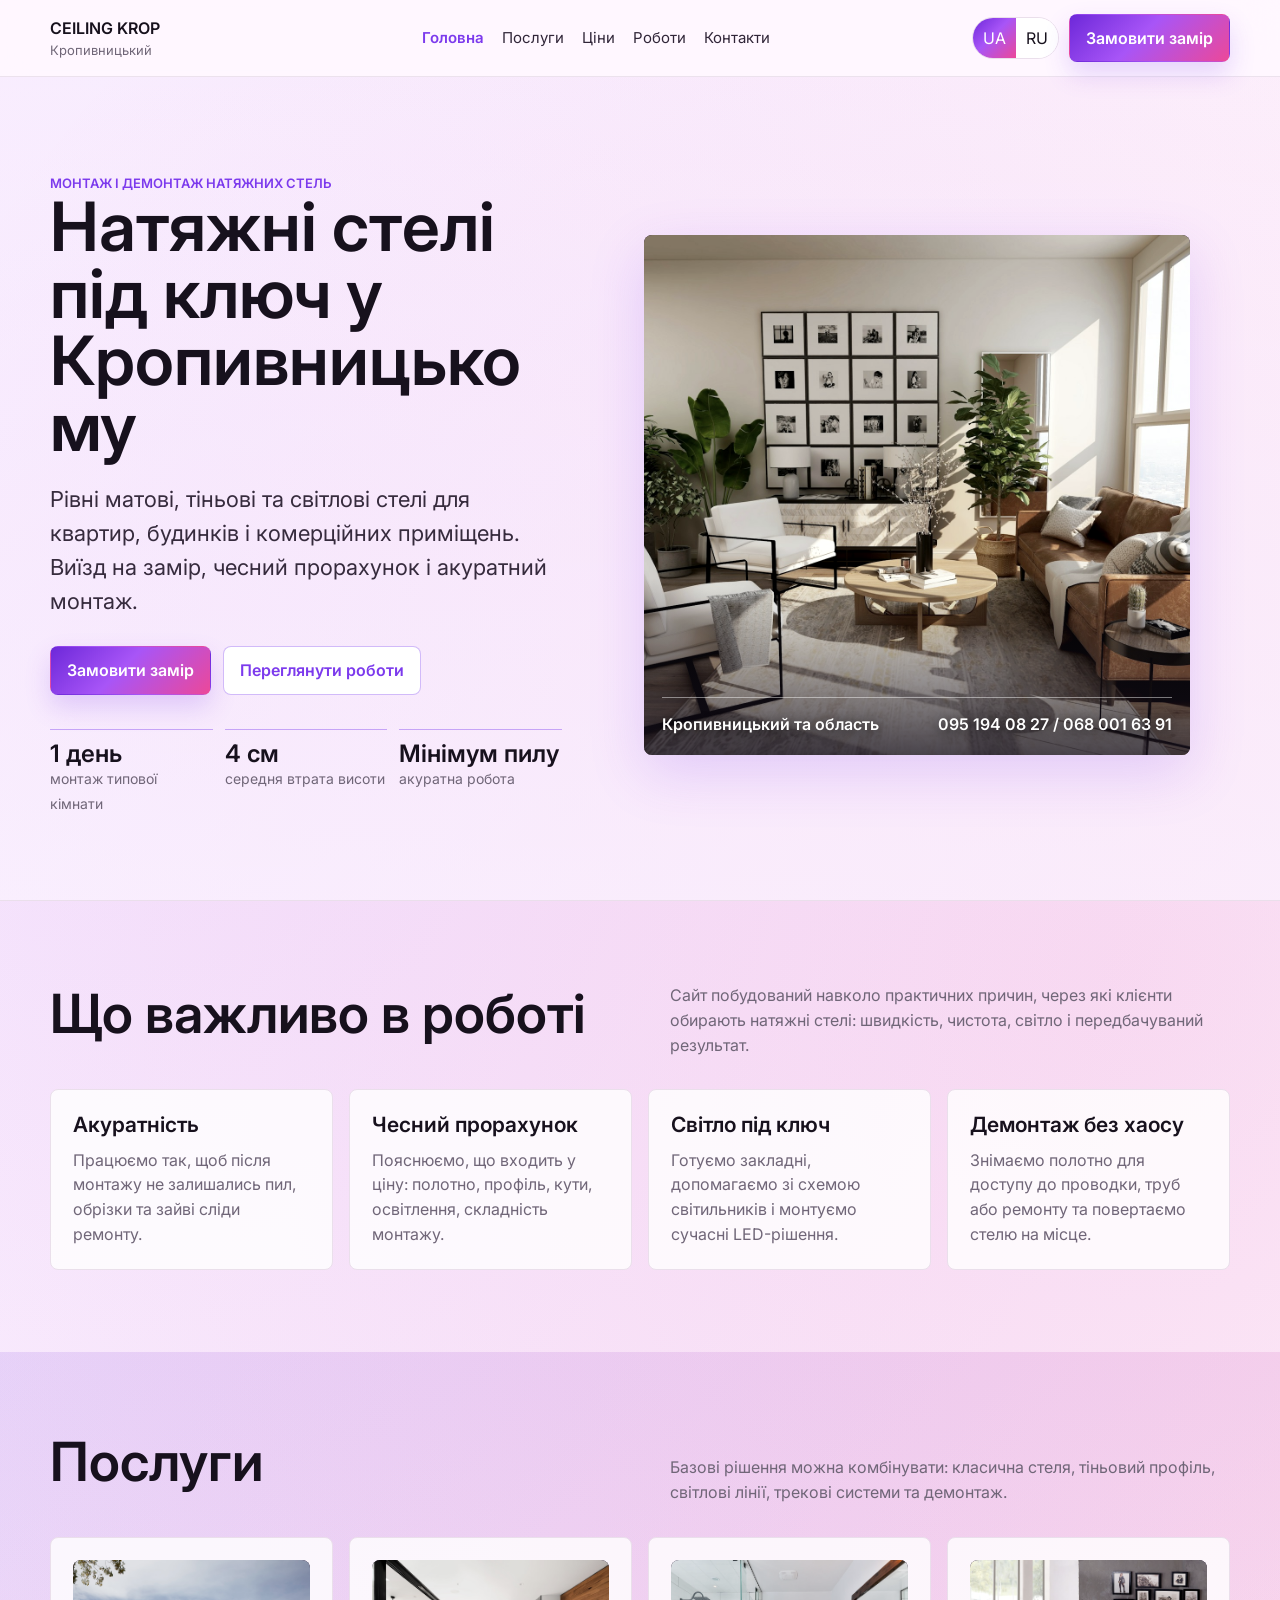
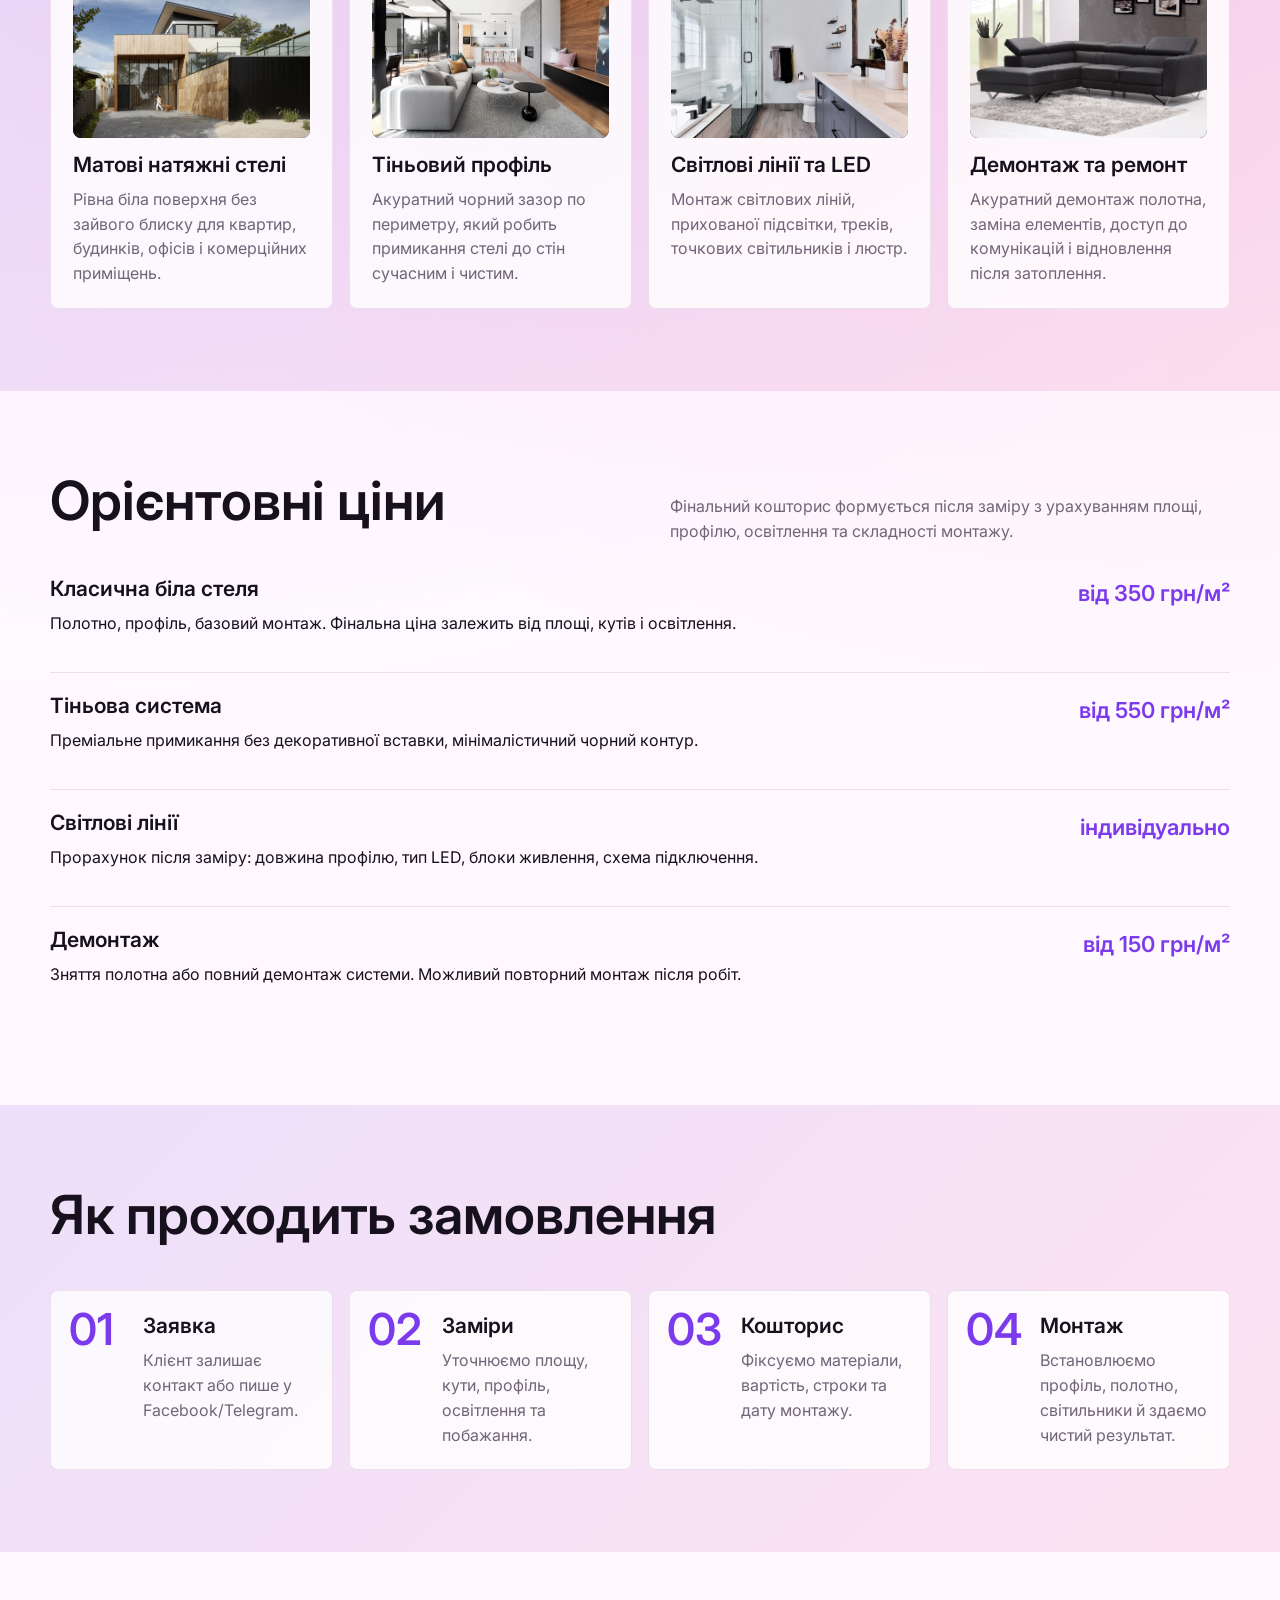
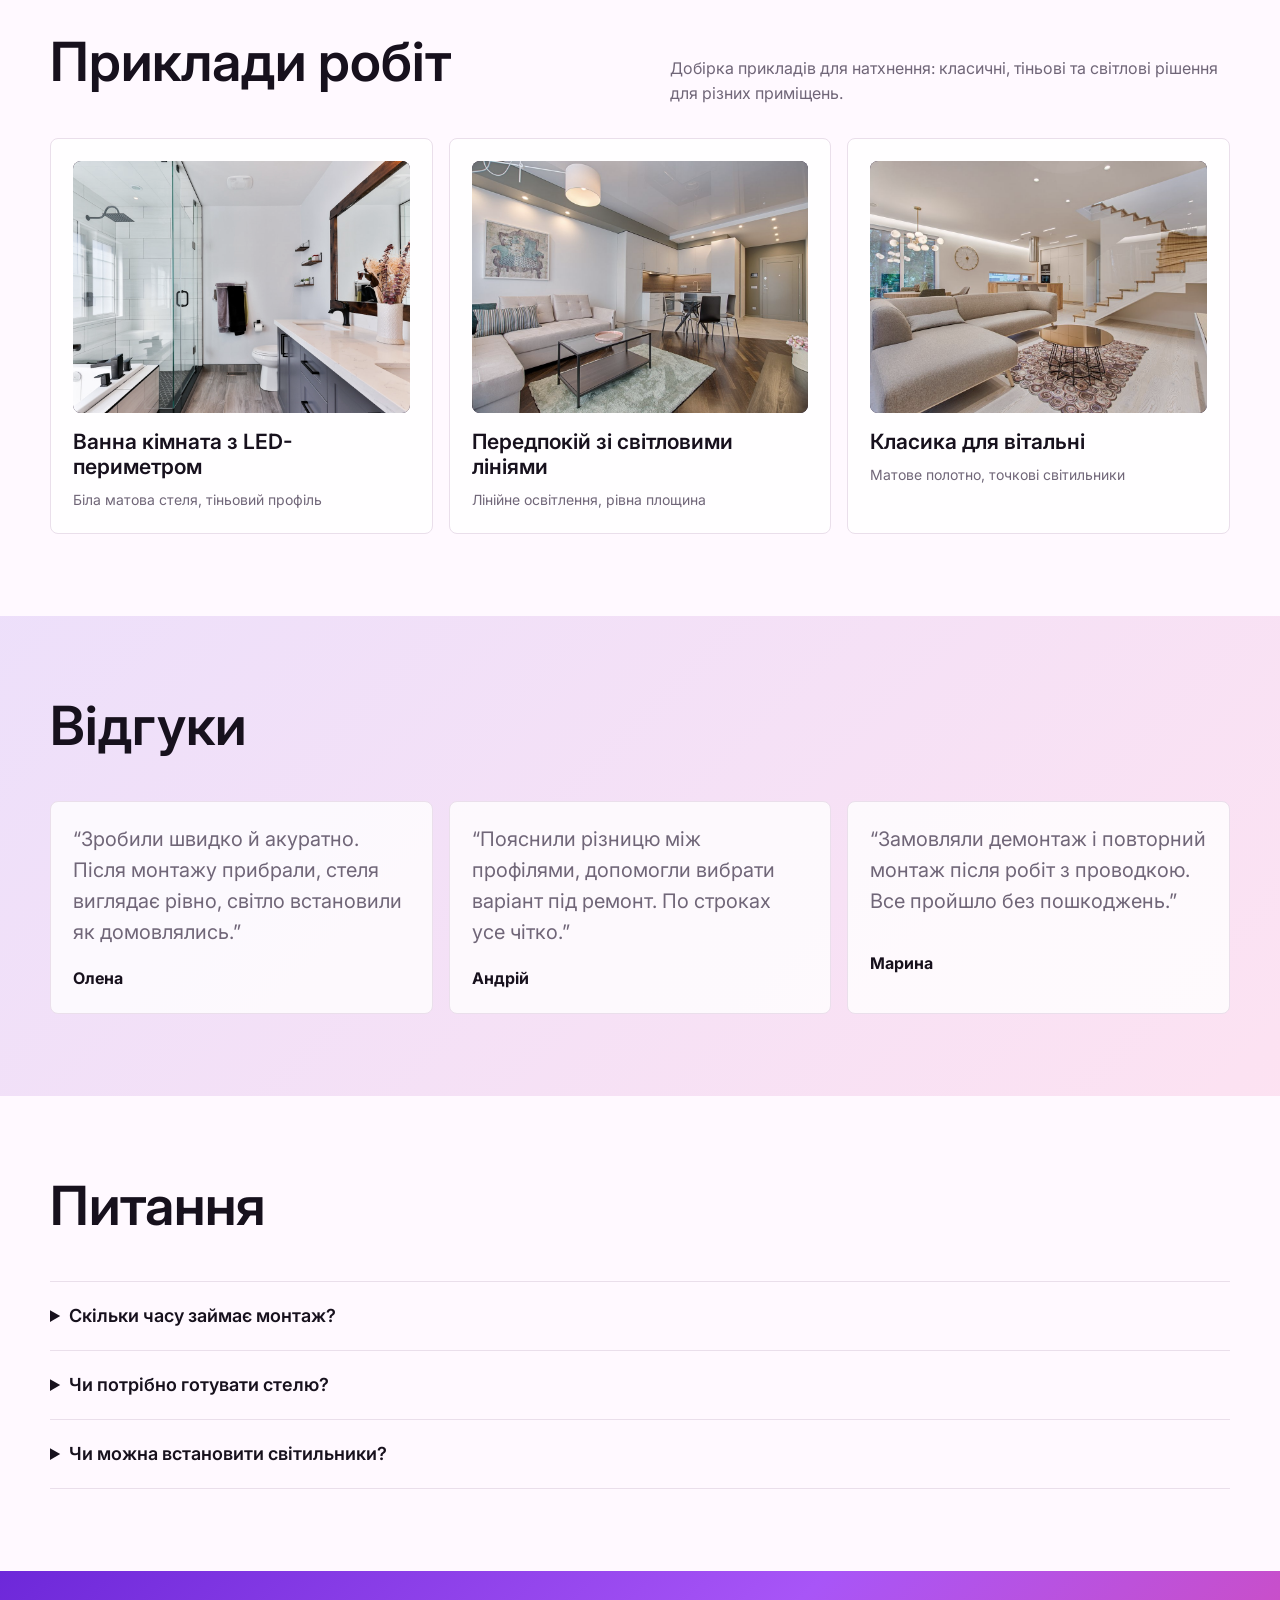
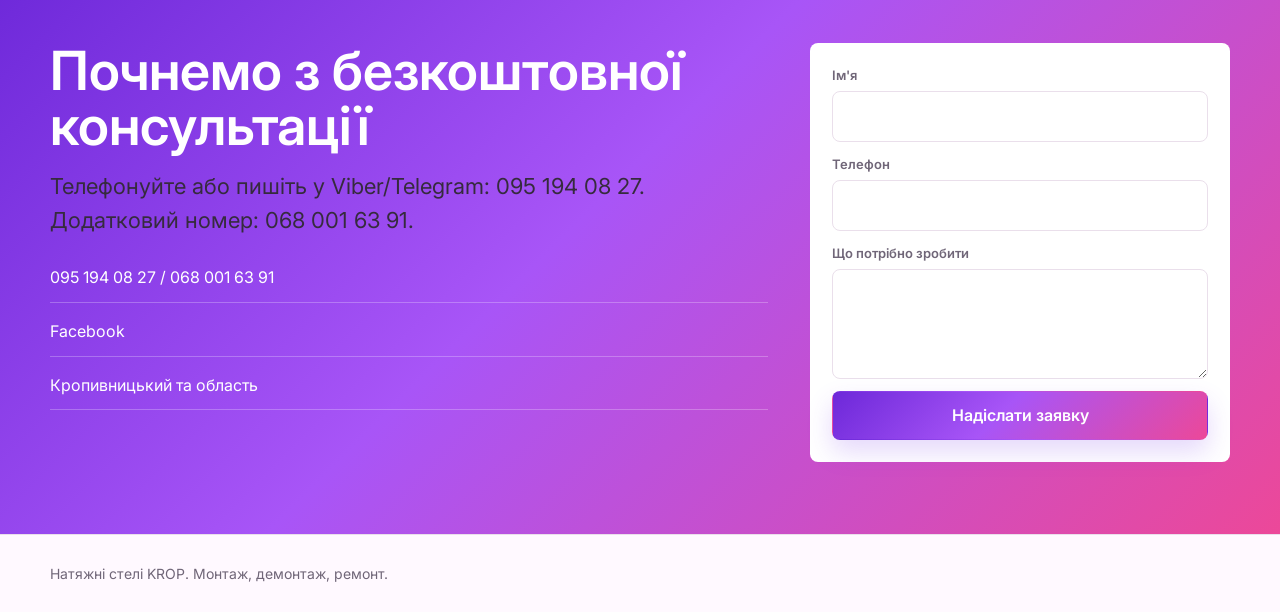
==== stretch_ceiling/index.html @ a269a6df "Add files via upload" ====
<!doctype html>
<html lang="uk">
<head>
  <meta charset="utf-8">
  <meta name="viewport" content="width=device-width, initial-scale=1">
  <title>Натяжні стелі KROP</title>
  <meta name="description" content="Монтаж, демонтаж і ремонт натяжних стель у Кропивницькому та області.">
  <link rel="stylesheet" href="css/styles.css">
  <script defer src="js/data.js"></script>
  <script defer src="js/app.js"></script>
</head>
<body>
  <header class="topbar">
    <div class="container topbar__inner">
      <a class="brand" href="index.html">
        <span class="brand__name">Ceiling KROP</span>
        <span class="brand__tag" data-i18n="brandTag">Кропивницький</span>
      </a>
      <nav class="nav" aria-label="Main navigation">
        <a href="index.html" aria-current="page" data-i18n="navHome">Головна</a>
        <a href="services.html" data-i18n="navServices">Послуги</a>
        <a href="prices.html" data-i18n="navPrices">Ціни</a>
        <a href="portfolio.html" data-i18n="navPortfolio">Роботи</a>
        <a href="contacts.html" data-i18n="navContacts">Контакти</a>
      </nav>
      <div class="actions">
        <div class="lang" aria-label="Language">
          <button type="button" data-lang="uk">UA</button>
          <button type="button" data-lang="ru">RU</button>
        </div>
        <a class="btn" href="contacts.html" data-i18n="call">Замовити замір</a>
        <button class="icon-btn" type="button" data-nav-toggle aria-label="Menu">☰</button>
      </div>
    </div>
  </header>

  <main>
    <section class="hero">
      <div class="container hero__grid">
        <div>
          <div class="eyebrow" data-i18n="heroEyebrow">Монтаж і демонтаж натяжних стель</div>
          <h1 data-i18n="heroTitle">Натяжні стелі без зайвого шуму в ремонті</h1>
          <p class="lead" data-i18n="heroLead">Рівні матові, тіньові та світлові стелі для квартир, будинків і комерційних приміщень.</p>
          <div class="hero__actions">
            <a class="btn" href="contacts.html" data-i18n="call">Замовити замір</a>
            <a class="btn btn--ghost" href="portfolio.html" data-i18n="portfolio">Переглянути роботи</a>
          </div>
          <div class="hero__facts">
            <div class="fact"><strong data-i18n="fact1">1 день</strong><span data-i18n="fact1Text">монтаж типової кімнати</span></div>
            <div class="fact"><strong data-i18n="fact2">4 см</strong><span data-i18n="fact2Text">середня втрата висоти</span></div>
            <div class="fact"><strong data-i18n="fact3">0 мокрих робіт</strong><span data-i18n="fact3Text">чистіший ремонт</span></div>
          </div>
        </div>
        <figure class="hero-media">
          <img data-hero-image src="assets/hero-ceiling.svg" alt="Modern stretch ceiling">
          <figcaption class="hero-media__label">
            <span data-contact="city">Кропивницький та область</span>
            <a data-contact="phone" href="tel:+380000000000">+38 (000) 000-00-00</a>
          </figcaption>
        </figure>
      </div>
    </section>

    <section class="section">
      <div class="container">
        <div class="section__head">
          <h2 data-i18n="benefitsTitle">Що важливо в роботі</h2>
          <p data-i18n="benefitsLead">Сайт побудований навколо практичних причин, через які клієнти обирають натяжні стелі.</p>
        </div>
        <div class="grid grid--4" data-render="benefits"></div>
      </div>
    </section>

    <section class="section section--soft">
      <div class="container">
        <div class="section__head">
          <h2 data-i18n="servicesTitle">Послуги</h2>
          <p data-i18n="servicesLead">Базові рішення можна комбінувати.</p>
        </div>
        <div class="grid grid--4" data-render="services"></div>
      </div>
    </section>

    <section class="section">
      <div class="container">
        <div class="section__head">
          <h2 data-i18n="pricesTitle">Орієнтовні ціни</h2>
          <p data-i18n="pricesLead">Фінальний кошторис формується після заміру.</p>
        </div>
        <div data-render="prices"></div>
      </div>
    </section>

    <section class="section section--soft">
      <div class="container">
        <div class="section__head">
          <h2 data-i18n="stepsTitle">Як проходить замовлення</h2>
        </div>
        <div class="grid grid--4 steps" data-render="steps"></div>
      </div>
    </section>

    <section class="section">
      <div class="container">
        <div class="section__head">
          <h2 data-i18n="worksTitle">Приклади робіт</h2>
          <p data-i18n="worksLead">Перші зображення тимчасові.</p>
        </div>
        <div class="grid grid--3" data-render="works"></div>
      </div>
    </section>

    <section class="section section--soft">
      <div class="container">
        <div class="section__head">
          <h2 data-i18n="reviewsTitle">Відгуки</h2>
        </div>
        <div class="grid grid--3" data-render="reviews"></div>
      </div>
    </section>

    <section class="section">
      <div class="container faq">
        <div class="section__head">
          <h2 data-i18n="faqTitle">Питання</h2>
        </div>
        <div data-render="faq"></div>
      </div>
    </section>

    <section class="contact-band">
      <div class="container contact-grid">
        <div>
          <h2 data-i18n="contactsTitle">Почнемо з безкоштовної консультації</h2>
          <p class="lead" data-i18n="contactsLead">Напишіть або залиште заявку.</p>
          <div class="contact-list">
            <a data-contact="phone" href="tel:+380000000000">+38 (000) 000-00-00</a>
            <a data-contact="facebook" href="https://www.facebook.com/Natyazhnyepotolki.krop">Facebook</a>
            <span data-contact="city">Кропивницький та область</span>
          </div>
        </div>
        <form class="form" data-lead-form>
          <div class="field"><label data-i18n="name">Ім'я</label><input name="name" required></div>
          <div class="field"><label data-i18n="phone">Телефон</label><input name="phone" required></div>
          <div class="field"><label data-i18n="message">Що потрібно зробити</label><textarea name="message"></textarea></div>
          <button class="btn btn--wide" type="submit" data-i18n="send">Надіслати заявку</button>
        </form>
      </div>
    </section>
  </main>

  <footer class="footer">
    <div class="container footer__inner">
      <span data-i18n="footer">Натяжні стелі KROP. Монтаж, демонтаж, ремонт.</span>
    </div>
  </footer>
  <div class="toast" role="status" aria-live="polite"></div>
</body>
</html>
---- stretch_ceiling/css/styles.css ----
@import url("https://fonts.googleapis.com/css2?family=Inter:wght@400;500;600;700&display=swap");

:root {
  --bg: #fff9ff;
  --fg: #17111d;
  --muted: #706678;
  --line: #eadfeb;
  --soft: #fbf3ff;
  --panel: #21112e;
  --panel-text: #ffffff;
  --accent: #7c3aed;
  --accent-2: #ec4899;
  --grad: linear-gradient(135deg, #6d28d9 0%, #a855f7 45%, #ec4899 100%);
  --grad-soft: linear-gradient(135deg, rgba(109, 40, 217, 0.12), rgba(236, 72, 153, 0.13));
  --radius: 8px;
  --max: 1180px;
  --shadow: 0 18px 55px rgba(124, 58, 237, 0.18);
}

* {
  box-sizing: border-box;
}

html {
  scroll-behavior: smooth;
}

body {
  margin: 0;
  background:
    radial-gradient(circle at 12% 12%, rgba(168, 85, 247, 0.14), transparent 34%),
    radial-gradient(circle at 88% 18%, rgba(236, 72, 153, 0.14), transparent 30%),
    var(--bg);
  color: var(--fg);
  font-family: "Inter", "Segoe UI", Arial, Helvetica, sans-serif;
  line-height: 1.55;
  font-weight: 400;
}

a {
  color: inherit;
  text-decoration: none;
}

img {
  display: block;
  max-width: 100%;
}

button,
input,
textarea,
select {
  font: inherit;
}

.container {
  width: min(var(--max), calc(100% - 32px));
  margin: 0 auto;
}

.topbar {
  border-bottom: 1px solid rgba(234, 223, 235, 0.9);
  background: rgba(255, 249, 255, 0.9);
  position: sticky;
  top: 0;
  z-index: 20;
  backdrop-filter: blur(16px);
}

.topbar__inner {
  min-height: 76px;
  display: flex;
  align-items: center;
  justify-content: space-between;
  gap: 18px;
}

.brand {
  display: grid;
  gap: 0;
  min-width: 170px;
}

.brand__name {
  font-weight: 600;
  letter-spacing: 0;
  text-transform: uppercase;
}

.brand__tag {
  color: var(--muted);
  font-size: 13px;
}

.nav {
  display: flex;
  align-items: center;
  gap: 18px;
  color: #302538;
  font-size: 15px;
}

.nav a[aria-current="page"] {
  font-weight: 600;
  color: var(--accent);
}

.actions {
  display: flex;
  align-items: center;
  gap: 10px;
}

.lang {
  display: inline-flex;
  border: 1px solid var(--line);
  border-radius: 999px;
  overflow: hidden;
}

.lang button {
  border: 0;
  background: #fff;
  color: var(--fg);
  padding: 8px 10px;
  cursor: pointer;
}

.lang button.active {
  background: var(--grad);
  color: #fff;
}

.btn {
  border: 1px solid transparent;
  border-radius: var(--radius);
  background: var(--grad);
  color: #fff;
  min-height: 44px;
  padding: 11px 16px;
  cursor: pointer;
  display: inline-flex;
  align-items: center;
  justify-content: center;
  gap: 8px;
  font-weight: 600;
  box-shadow: 0 12px 26px rgba(124, 58, 237, 0.2);
}

.btn--ghost {
  background: #fff;
  color: var(--accent);
  border-color: rgba(124, 58, 237, 0.35);
  box-shadow: none;
}

.btn--wide {
  width: 100%;
}

.icon-btn {
  border: 1px solid var(--line);
  background: #fff;
  color: var(--fg);
  border-radius: var(--radius);
  width: 44px;
  height: 44px;
  display: none;
  place-items: center;
  cursor: pointer;
}

.hero {
  min-height: calc(100vh - 76px);
  display: grid;
  align-items: center;
  padding: 46px 0 34px;
  border-bottom: 1px solid var(--line);
  background: linear-gradient(180deg, rgba(255, 249, 255, 0.18), rgba(251, 243, 255, 0.72));
}

.hero__grid {
  display: grid;
  grid-template-columns: minmax(0, 0.9fr) minmax(360px, 1.1fr);
  gap: 42px;
  align-items: center;
}

.eyebrow {
  color: var(--accent);
  text-transform: uppercase;
  font-weight: 600;
  font-size: 13px;
  letter-spacing: 0;
}

h1,
h2,
h3,
p {
  margin-top: 0;
}

h1 {
  font-size: clamp(38px, 5.4vw, 68px);
  line-height: 0.98;
  letter-spacing: 0;
  margin-bottom: 22px;
  overflow-wrap: anywhere;
  font-weight: 600;
}

h2 {
  font-size: clamp(30px, 4.5vw, 54px);
  line-height: 1.02;
  letter-spacing: 0;
  margin-bottom: 16px;
  font-weight: 600;
}

h3 {
  font-size: 21px;
  line-height: 1.2;
  margin-bottom: 10px;
  font-weight: 600;
}

.lead {
  color: #362b3d;
  font-size: clamp(18px, 2.4vw, 22px);
  max-width: 670px;
}

.hero__actions {
  display: flex;
  flex-wrap: wrap;
  gap: 12px;
  margin-top: 28px;
}

.hero__facts {
  display: grid;
  grid-template-columns: repeat(3, 1fr);
  gap: 12px;
  margin-top: 34px;
}

.fact {
  border-top: 1px solid rgba(124, 58, 237, 0.4);
  padding-top: 12px;
}

.fact strong {
  display: block;
  font-size: 24px;
  line-height: 1;
  font-weight: 600;
}

.fact span {
  color: var(--muted);
  font-size: 14px;
}

.hero-media {
  min-height: 520px;
  background: #21112e;
  border-radius: var(--radius);
  overflow: hidden;
  position: relative;
  box-shadow: var(--shadow);
}

.hero-media::after {
  content: "";
  position: absolute;
  left: 0;
  right: 0;
  bottom: 0;
  height: 34%;
  background: linear-gradient(180deg, rgba(23, 17, 29, 0), rgba(23, 17, 29, 0.78));
  pointer-events: none;
}

.hero-media img {
  width: 100%;
  height: 100%;
  min-height: 520px;
  object-fit: cover;
  filter: saturate(0.72) contrast(1.04);
}

.hero-media__label {
  position: absolute;
  left: 18px;
  right: 18px;
  bottom: 18px;
  display: flex;
  justify-content: space-between;
  gap: 12px;
  color: #fff;
  border-top: 1px solid rgba(255, 255, 255, 0.45);
  padding-top: 14px;
  z-index: 1;
  font-weight: 600;
  text-shadow: 0 2px 12px rgba(0, 0, 0, 0.75);
}

.section {
  padding: 82px 0;
}

.section--soft {
  background: var(--grad-soft);
}

.section__head {
  display: flex;
  justify-content: space-between;
  gap: 28px;
  align-items: end;
  margin-bottom: 32px;
}

.section__head p {
  max-width: 560px;
  color: var(--muted);
  margin-bottom: 0;
}

.grid {
  display: grid;
  gap: 16px;
}

.grid--4 {
  grid-template-columns: repeat(4, 1fr);
}

.grid--3 {
  grid-template-columns: repeat(3, 1fr);
}

.grid--2 {
  grid-template-columns: repeat(2, 1fr);
}

.card {
  border: 1px solid var(--line);
  background: rgba(255, 255, 255, 0.82);
  border-radius: var(--radius);
  padding: 22px;
}

.card p {
  color: var(--muted);
  margin-bottom: 0;
}

.service-card {
  display: grid;
  gap: 14px;
  align-content: start;
}

.service-card__image,
.work-card__image {
  border-radius: var(--radius);
  overflow: hidden;
  aspect-ratio: 4 / 3;
  background: #21112e;
}

.service-card__image img,
.work-card__image img {
  width: 100%;
  height: 100%;
  object-fit: cover;
  filter: saturate(0.75) contrast(1.02);
  transition: transform 0.25s ease;
}

.service-card:hover img,
.work-card:hover img {
  transform: scale(1.035);
}

.price {
  display: flex;
  justify-content: space-between;
  gap: 18px;
  align-items: start;
  border-top: 1px solid var(--line);
  padding: 20px 0;
}

.price:first-child {
  border-top: 0;
  padding-top: 0;
}

.price strong {
  white-space: nowrap;
  font-size: 22px;
  font-weight: 600;
  color: var(--accent);
}

.steps {
  counter-reset: step;
}

.step {
  position: relative;
  padding-left: 92px;
  min-height: 178px;
}

.step::before {
  counter-increment: step;
  content: counter(step, decimal-leading-zero);
  position: absolute;
  left: 18px;
  top: 16px;
  font-weight: 600;
  color: var(--accent);
  font-size: 44px;
  line-height: 1;
  letter-spacing: 0;
}

.work-card {
  overflow: hidden;
}

.work-card__body {
  padding-top: 16px;
}

.meta {
  color: var(--muted);
  font-size: 14px;
}

.testimonial {
  display: grid;
  gap: 18px;
}

.quote {
  font-size: 20px;
  color: #362b3d;
}

.faq details {
  border-top: 1px solid var(--line);
  padding: 20px 0;
}

.faq details:last-child {
  border-bottom: 1px solid var(--line);
}

.faq summary {
  cursor: pointer;
  font-weight: 600;
  font-size: 18px;
}

.faq p {
  color: var(--muted);
  max-width: 780px;
  margin: 12px 0 0;
}

.contact-band {
  background: var(--grad);
  color: #fff;
  padding: 72px 0;
}

.contact-grid {
  display: grid;
  grid-template-columns: 1fr 420px;
  gap: 42px;
  align-items: start;
}

.contact-list {
  display: grid;
  gap: 16px;
  margin-top: 28px;
}

.contact-list a,
.contact-list span {
  color: #fff;
  border-bottom: 1px solid rgba(255, 255, 255, 0.25);
  padding-bottom: 12px;
}

.form {
  background: #fff;
  color: var(--fg);
  border-radius: var(--radius);
  padding: 22px;
  display: grid;
  gap: 12px;
}

.field {
  display: grid;
  gap: 6px;
}

.field label {
  color: var(--muted);
  font-size: 13px;
  font-weight: 600;
}

.field input,
.field textarea,
.field select {
  width: 100%;
  border: 1px solid var(--line);
  border-radius: var(--radius);
  padding: 12px;
  background: #fff;
  color: var(--fg);
}

.field textarea {
  min-height: 110px;
  resize: vertical;
}

.footer {
  border-top: 1px solid var(--line);
  padding: 28px 0;
  color: var(--muted);
  font-size: 14px;
}

.footer__inner {
  display: flex;
  justify-content: space-between;
  gap: 18px;
}

.page-hero {
  padding: 74px 0 44px;
  border-bottom: 1px solid var(--line);
}

.page-hero p {
  max-width: 720px;
}

.admin-layout {
  display: grid;
  grid-template-columns: 240px 1fr;
  min-height: calc(100vh - 76px);
}

.admin-side {
  border-right: 1px solid var(--line);
  padding: 24px;
}

.admin-side button {
  width: 100%;
  margin-bottom: 8px;
  justify-content: flex-start;
}

.admin-main {
  padding: 28px;
}

.admin-panel {
  display: none;
}

.admin-panel.active {
  display: block;
}

.admin-list {
  display: grid;
  gap: 14px;
  margin-top: 18px;
}

.admin-item {
  border: 1px solid var(--line);
  border-radius: var(--radius);
  padding: 16px;
  display: grid;
  gap: 10px;
}

.toast {
  position: fixed;
  right: 18px;
  bottom: 18px;
  background: var(--grad);
  color: #fff;
  border-radius: var(--radius);
  padding: 12px 14px;
  box-shadow: var(--shadow);
  transform: translateY(18px);
  opacity: 0;
  pointer-events: none;
  transition: 0.2s ease;
  z-index: 50;
}

.toast.show {
  transform: translateY(0);
  opacity: 1;
}

@media (max-width: 980px) {
  .nav {
    display: none;
    position: absolute;
    left: 16px;
    right: 16px;
    top: 78px;
    background: #fff;
    border: 1px solid var(--line);
    border-radius: var(--radius);
    padding: 14px;
    box-shadow: var(--shadow);
    flex-direction: column;
    align-items: stretch;
  }

  .nav.open {
    display: flex;
  }

  .icon-btn {
    display: grid;
  }

  .hero__grid,
  .contact-grid,
  .admin-layout {
    grid-template-columns: 1fr;
  }

  .hero {
    min-height: auto;
  }

  .hero-media,
  .hero-media img {
    min-height: 360px;
  }

  .grid--4,
  .grid--3,
  .grid--2 {
    grid-template-columns: 1fr 1fr;
  }

  .admin-side {
    border-right: 0;
    border-bottom: 1px solid var(--line);
  }
}

@media (max-width: 640px) {
  .container {
    width: min(var(--max), calc(100% - 24px));
  }

  .topbar__inner {
    min-height: 68px;
  }

  .actions .btn {
    display: none;
  }

  .hero__facts,
  .grid--4,
  .grid--3,
  .grid--2 {
    grid-template-columns: 1fr;
  }

  .section {
    padding: 56px 0;
  }

  .section__head,
  .footer__inner {
    display: grid;
    align-items: start;
  }

  .price {
    display: grid;
  }
}
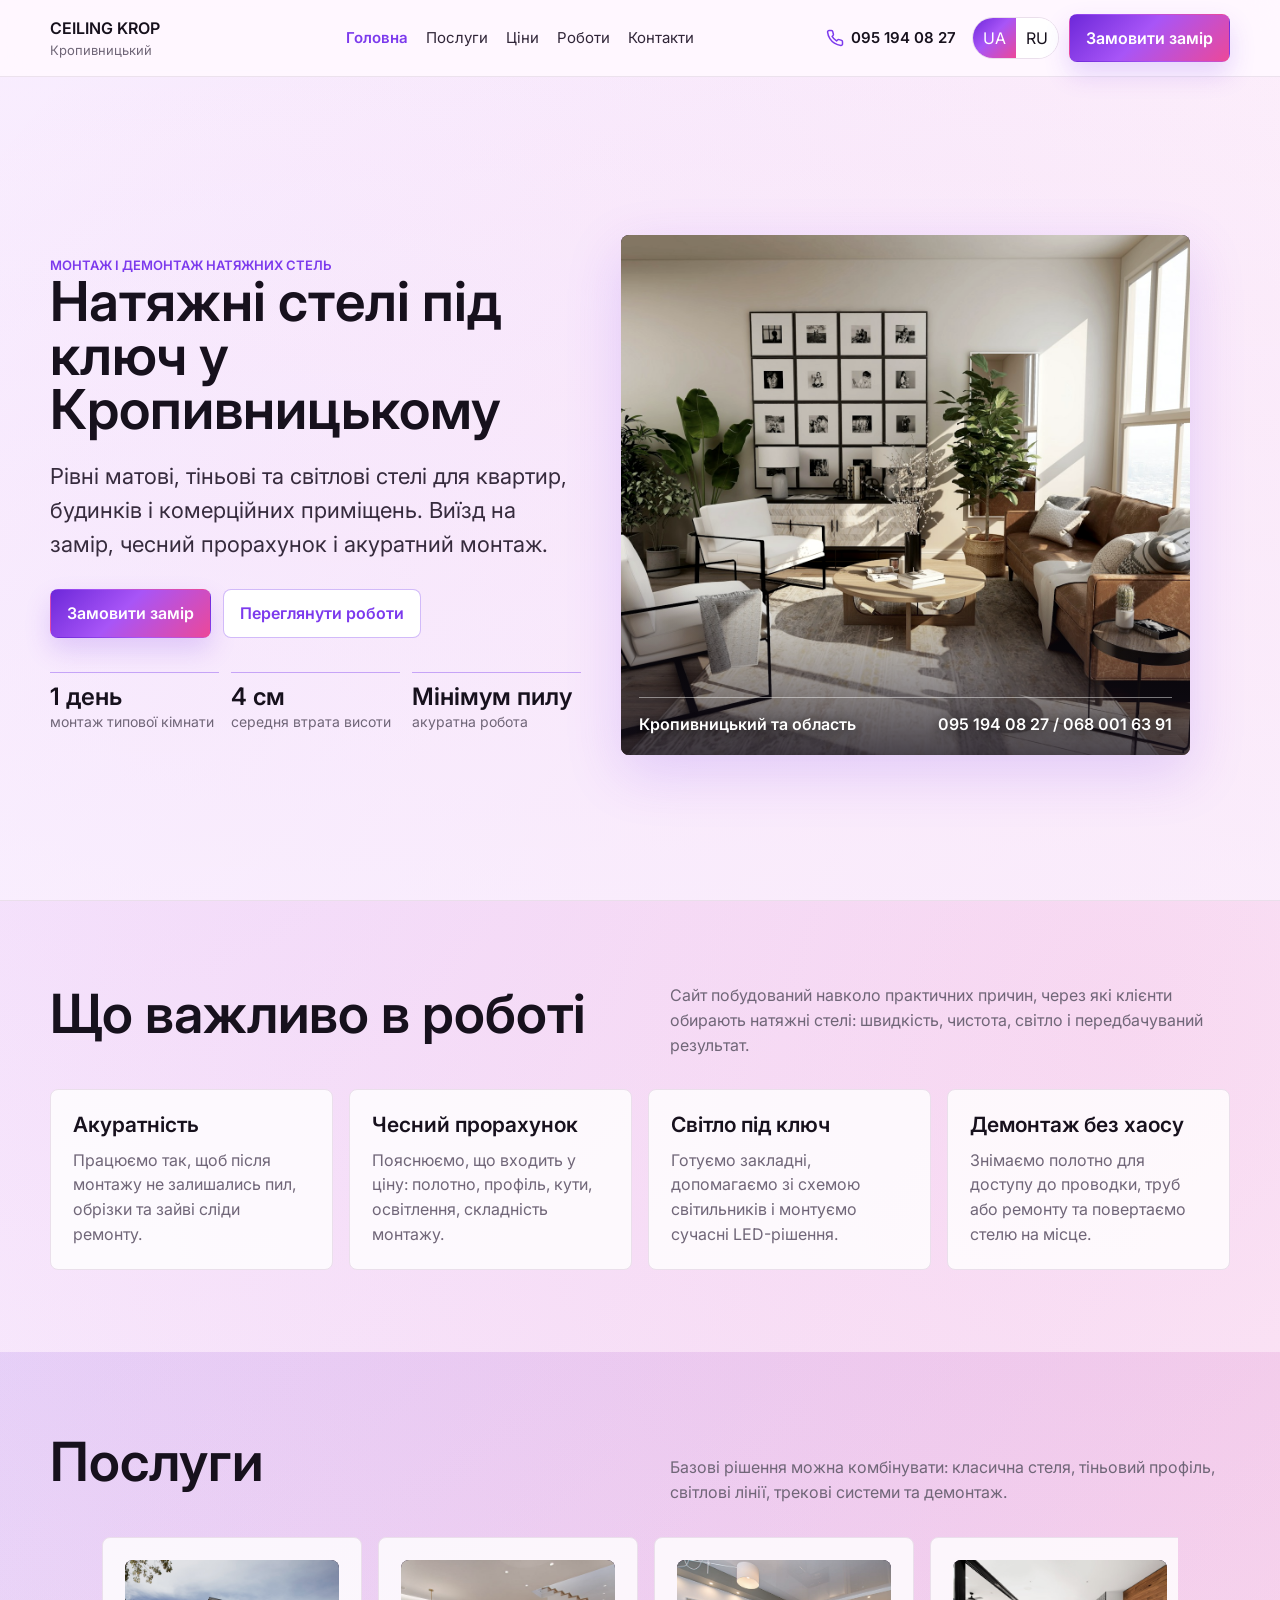
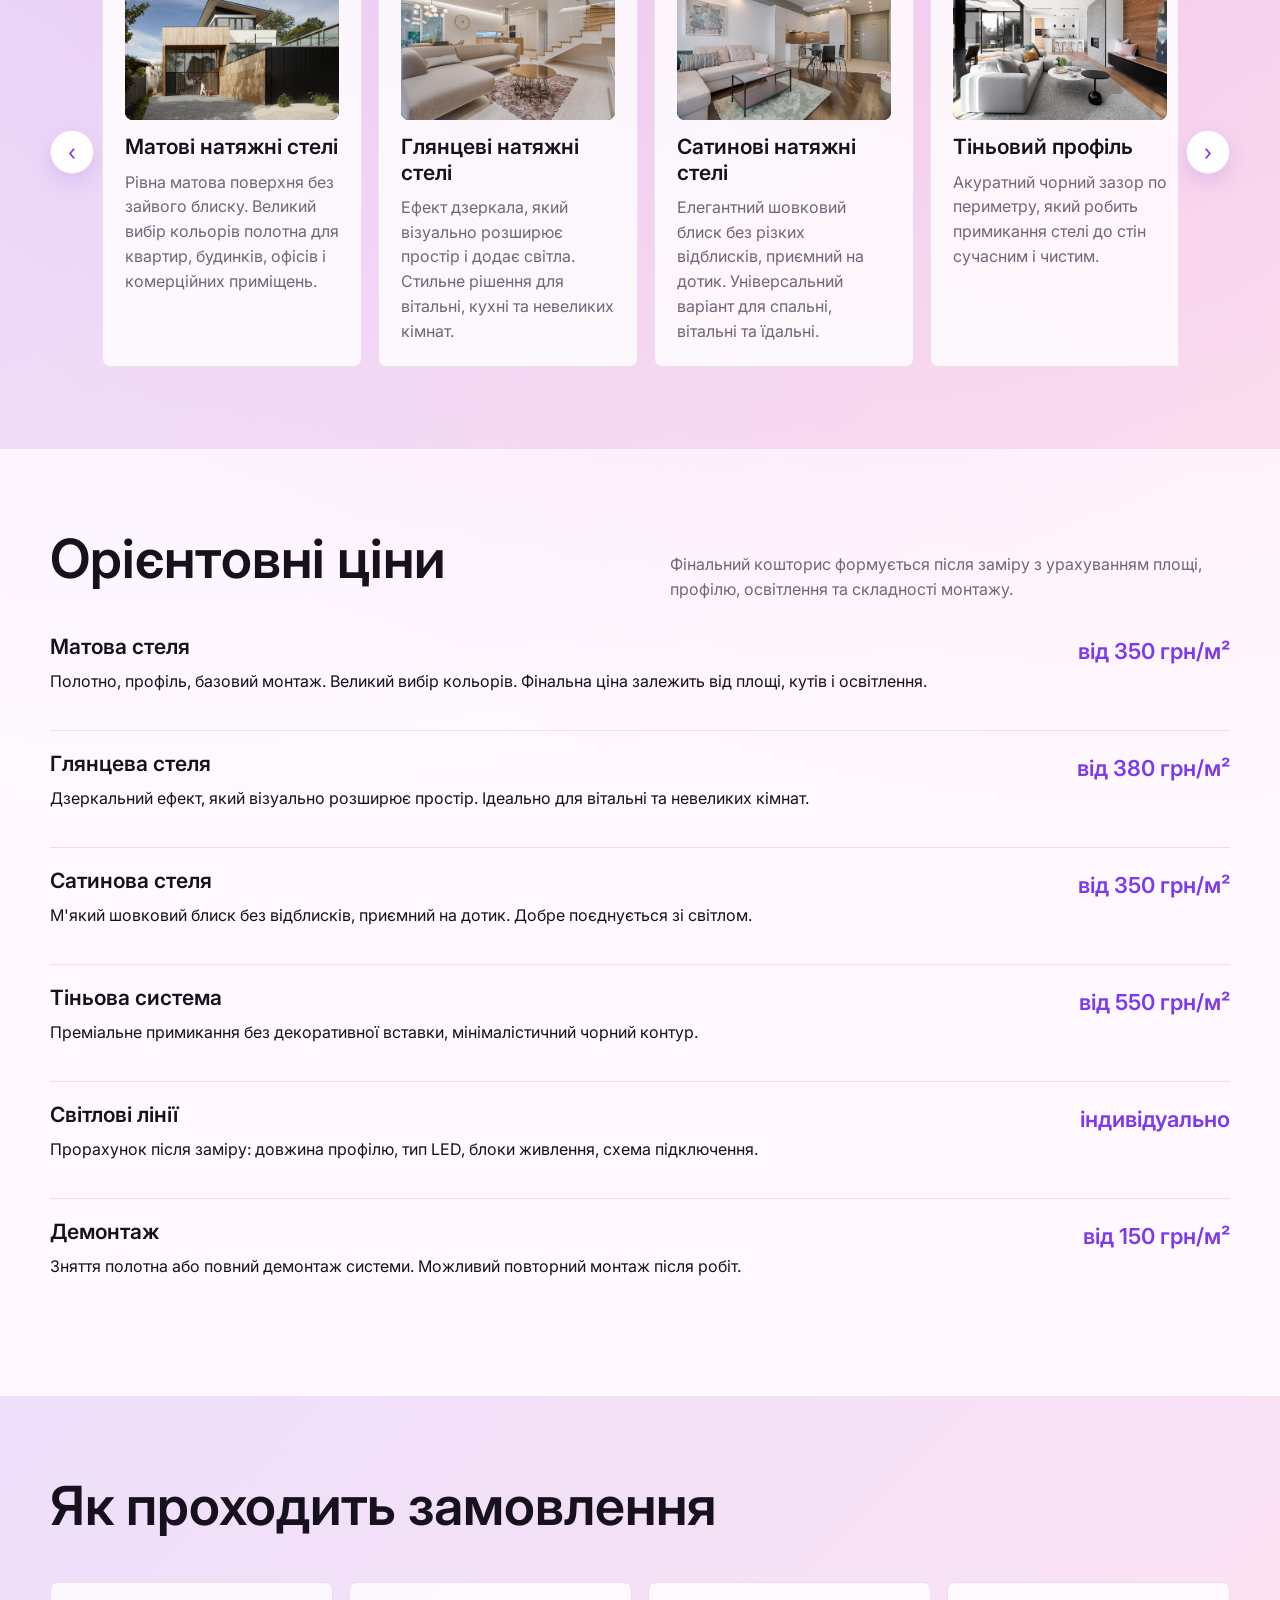
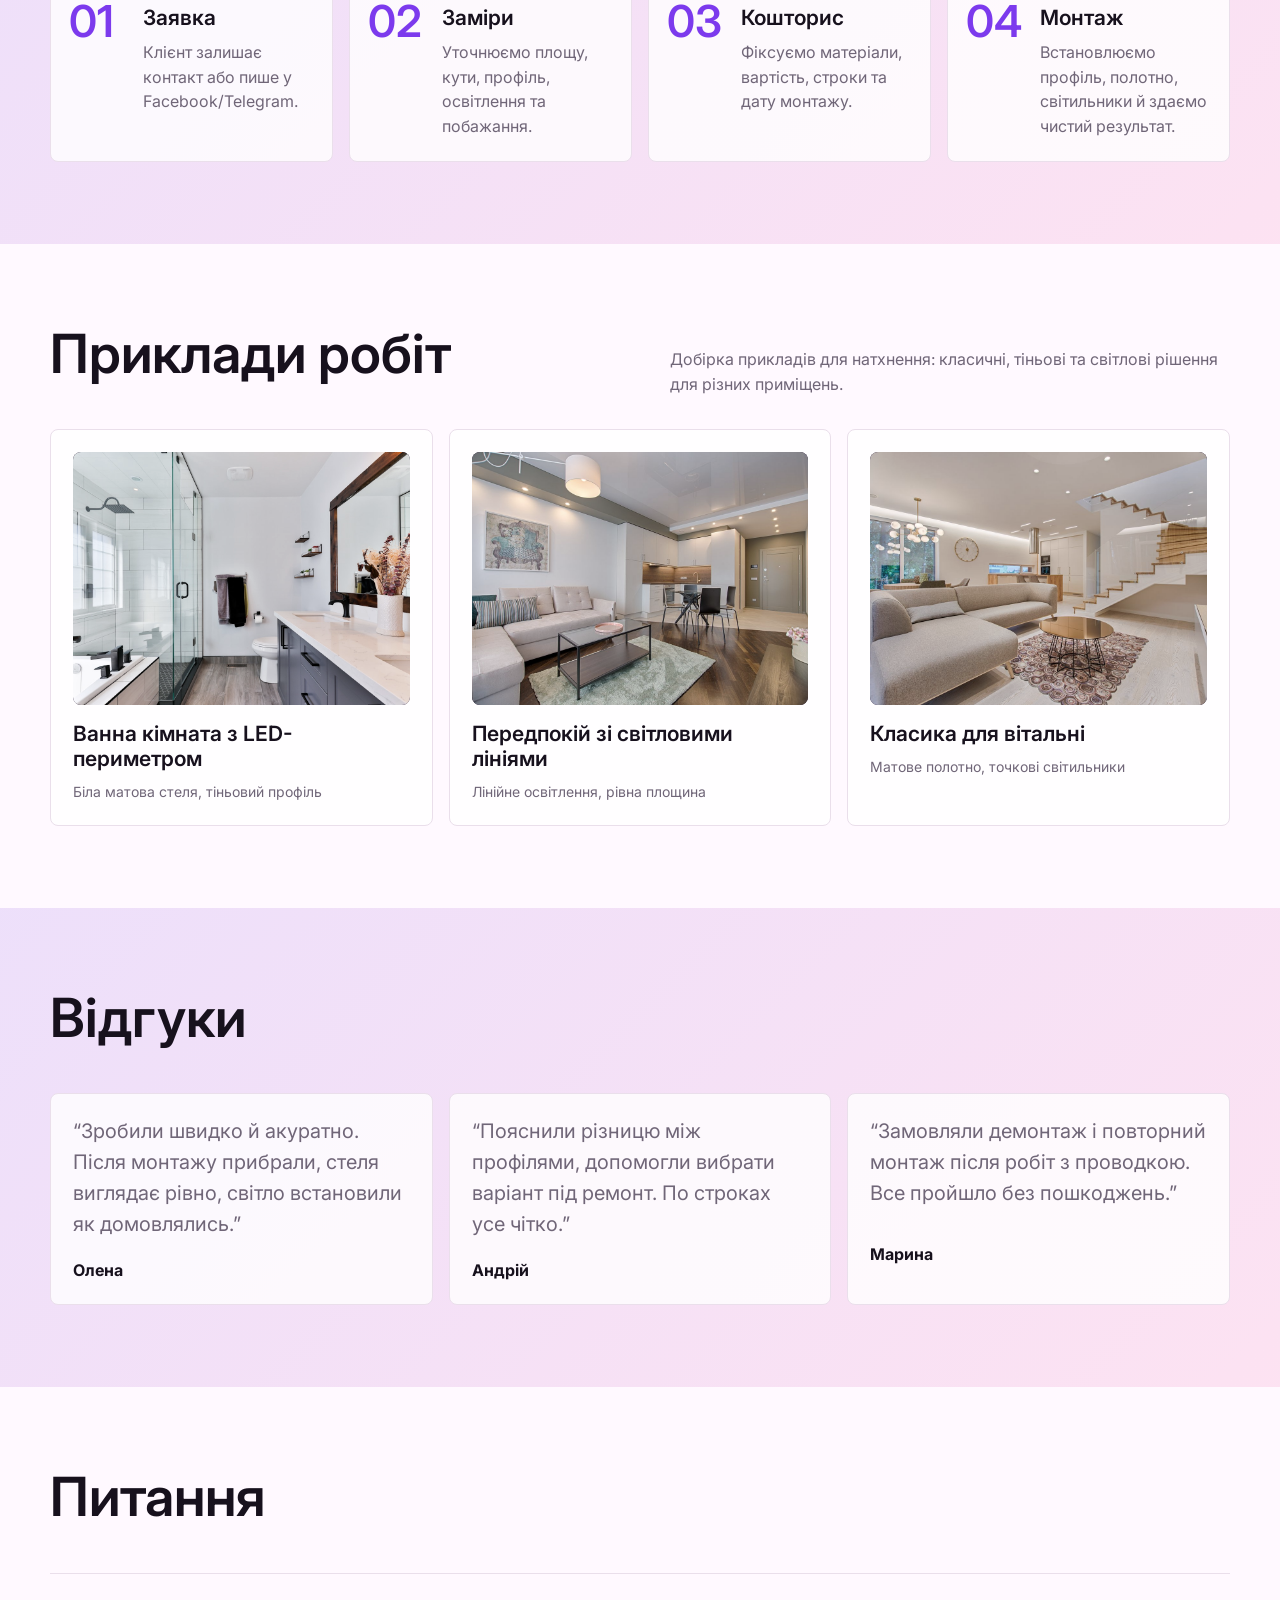
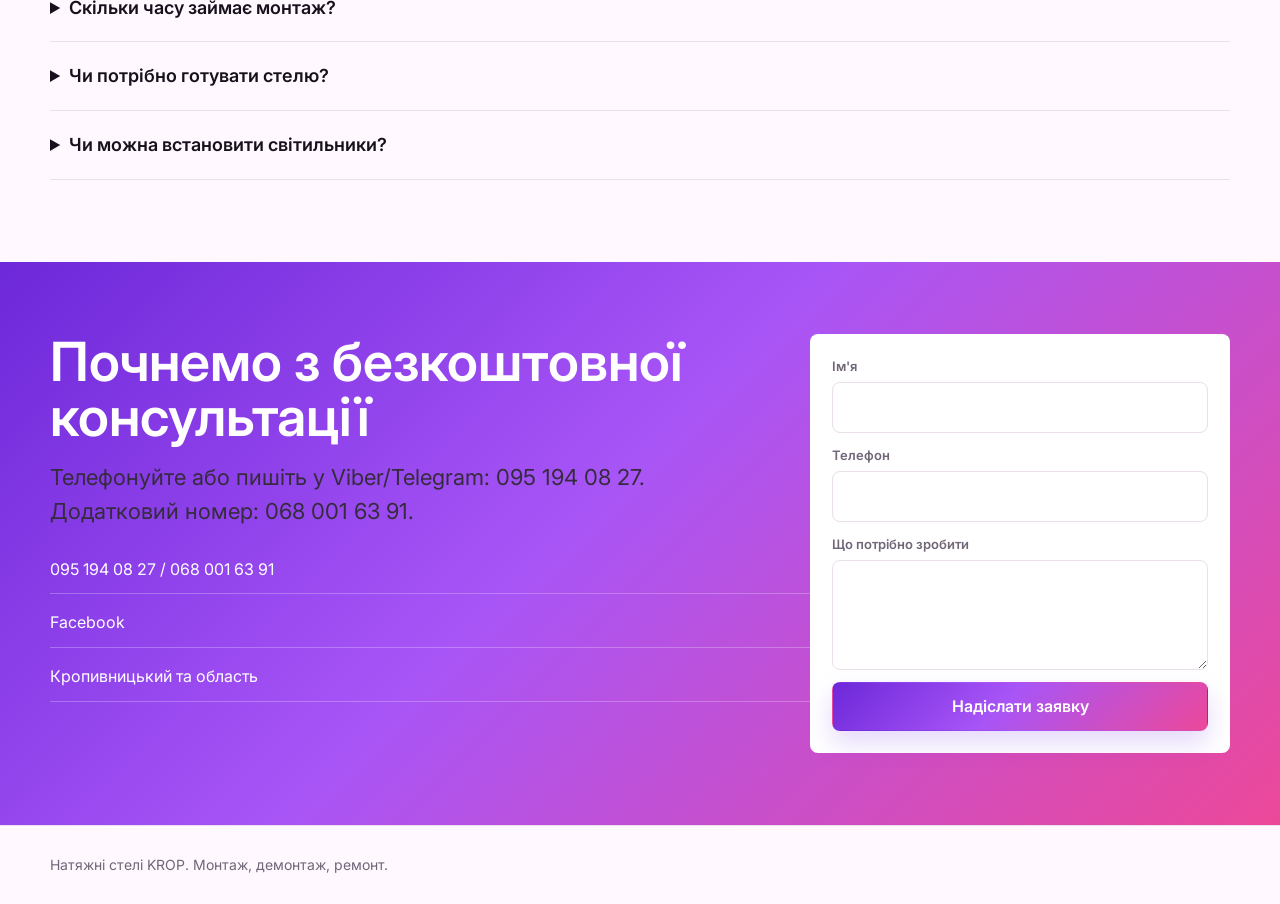
==== commit 77bd6d3c: "Refactor design, add carousel, calculator etc" ====
--- a/stretch_ceiling/index.html
+++ b/stretch_ceiling/index.html
@@ -3,7 +3,7 @@
 <head>
   <meta charset="utf-8">
   <meta name="viewport" content="width=device-width, initial-scale=1">
-  <title>Натяжні стелі KROP</title>
+  <title>Натяжні стелі у Кропивницькому</title>
   <meta name="description" content="Монтаж, демонтаж і ремонт натяжних стель у Кропивницькому та області.">
   <link rel="stylesheet" href="css/styles.css">
   <script defer src="js/data.js"></script>
@@ -24,6 +24,7 @@
         <a href="contacts.html" data-i18n="navContacts">Контакти</a>
       </nav>
       <div class="actions">
+        <a class="topbar__phone" data-contact="phone-primary" href="tel:+380000000000" aria-label="Зателефонувати"><svg width="18" height="18" viewBox="0 0 24 24" fill="none" stroke="currentColor" stroke-width="2" stroke-linecap="round" stroke-linejoin="round" aria-hidden="true"><path d="M22 16.92v3a2 2 0 0 1-2.18 2 19.79 19.79 0 0 1-8.63-3.07 19.5 19.5 0 0 1-6-6 19.79 19.79 0 0 1-3.07-8.67A2 2 0 0 1 4.11 2h3a2 2 0 0 1 2 1.72c.13.96.36 1.9.7 2.81a2 2 0 0 1-.45 2.11L8.09 9.91a16 16 0 0 0 6 6l1.27-1.27a2 2 0 0 1 2.11-.45c.91.34 1.85.57 2.81.7A2 2 0 0 1 22 16.92z"/></svg><span data-contact-text>+38 (000) 000-00-00</span></a>
         <div class="lang" aria-label="Language">
           <button type="button" data-lang="uk">UA</button>
           <button type="button" data-lang="ru">RU</button>
@@ -77,7 +78,11 @@
           <h2 data-i18n="servicesTitle">Послуги</h2>
           <p data-i18n="servicesLead">Базові рішення можна комбінувати.</p>
         </div>
-        <div class="grid grid--4" data-render="services"></div>
+        <div class="carousel">
+          <button class="carousel__nav carousel__nav--prev" type="button" data-carousel-prev aria-label="Попередні послуги">‹</button>
+          <div class="carousel__track" data-render="services"></div>
+          <button class="carousel__nav carousel__nav--next" type="button" data-carousel-next aria-label="Наступні послуги">›</button>
+        </div>
       </div>
     </section>
 
--- a/stretch_ceiling/css/styles.css
+++ b/stretch_ceiling/css/styles.css
@@ -112,6 +112,28 @@
   gap: 10px;
 }
 
+.topbar__phone {
+  display: inline-flex;
+  align-items: center;
+  gap: 7px;
+  min-height: 44px;
+  padding: 0 6px;
+  color: var(--fg);
+  font-weight: 600;
+  font-size: 15px;
+  white-space: nowrap;
+  text-decoration: none;
+}
+
+.topbar__phone svg {
+  flex: none;
+  color: var(--accent);
+}
+
+.topbar__phone:hover {
+  color: var(--accent);
+}
+
 .lang {
   display: inline-flex;
   border: 1px solid var(--line);
@@ -183,7 +205,6 @@
 .hero__grid {
   display: grid;
   grid-template-columns: minmax(0, 0.9fr) minmax(360px, 1.1fr);
-  gap: 42px;
   align-items: center;
 }
 
@@ -203,7 +224,7 @@
 }
 
 h1 {
-  font-size: clamp(38px, 5.4vw, 68px);
+  font-size: clamp(38px, 5.4vw, 55px);
   line-height: 0.98;
   letter-spacing: 0;
   margin-bottom: 22px;
@@ -346,6 +367,70 @@
   grid-template-columns: repeat(2, 1fr);
 }
 
+.carousel {
+  position: relative;
+  display: flex;
+  align-items: center;
+  gap: 10px;
+}
+
+.carousel__track {
+  display: flex;
+  gap: 16px;
+  overflow-x: auto;
+  scroll-snap-type: x mandatory;
+  scroll-behavior: smooth;
+  padding: 2px 2px 10px;
+  margin: -2px -2px -10px;
+  scrollbar-width: none;
+}
+
+.carousel__track::-webkit-scrollbar {
+  display: none;
+}
+
+.carousel__track > * {
+  flex: 0 0 auto;
+  width: 260px;
+  scroll-snap-align: start;
+}
+
+.carousel__nav {
+  flex: none;
+  width: 44px;
+  height: 44px;
+  border-radius: 50%;
+  border: 1px solid var(--line);
+  background: #fff;
+  color: var(--accent);
+  display: grid;
+  place-items: center;
+  font-size: 22px;
+  line-height: 1;
+  cursor: pointer;
+  box-shadow: 0 8px 20px rgba(124, 58, 237, 0.15);
+}
+
+.carousel__nav:hover {
+  background: var(--grad-soft);
+}
+
+@media (max-width: 640px) {
+  .carousel {
+    gap: 6px;
+  }
+
+  .carousel__nav {
+    width: 36px;
+    height: 36px;
+    font-size: 18px;
+  }
+
+  .carousel__track > * {
+    width: 220px;
+  }
+}
+
 .card {
   border: 1px solid var(--line);
   background: rgba(255, 255, 255, 0.82);
@@ -407,6 +492,252 @@
   color: var(--accent);
 }
 
+.calculator {
+  border-radius: 24px;
+  padding: 2px;
+  background: var(--grad);
+  box-shadow: var(--shadow);
+}
+
+.calculator__inner {
+  background: #fff;
+  border-radius: 22px;
+  padding: 32px;
+  display: grid;
+  gap: 26px;
+}
+
+.calculator__head h3 {
+  margin: 6px 0 6px;
+  font-size: 24px;
+}
+
+.calculator__lead {
+  color: var(--muted);
+  margin: 0;
+}
+
+.calculator__body {
+  display: grid;
+  gap: 22px;
+}
+
+.calculator__field {
+  display: grid;
+  gap: 12px;
+}
+
+.calculator__field-label {
+  font-weight: 600;
+  font-size: 14px;
+  color: var(--fg);
+}
+
+.calculator__options {
+  display: grid;
+  grid-template-columns: repeat(auto-fit, minmax(190px, 1fr));
+  gap: 10px;
+}
+
+.calculator__option {
+  position: relative;
+  display: flex;
+  align-items: center;
+  gap: 12px;
+  border: 1.5px solid var(--line);
+  border-radius: 14px;
+  padding: 14px 16px;
+  cursor: pointer;
+  background: #fff;
+  transition: border-color 0.15s ease, background 0.15s ease, transform 0.15s ease;
+}
+
+.calculator__option:hover {
+  border-color: rgba(124, 58, 237, 0.4);
+}
+
+.calculator__option.is-checked {
+  border-color: transparent;
+  background: var(--grad-soft);
+  box-shadow: 0 0 0 1.5px var(--accent) inset;
+}
+
+.calculator__option input {
+  position: absolute;
+  opacity: 0;
+  width: 1px;
+  height: 1px;
+}
+
+.calculator__option-check {
+  flex: none;
+  width: 20px;
+  height: 20px;
+  border-radius: 50%;
+  border: 1.5px solid var(--line);
+  background: #fff;
+  display: grid;
+  place-items: center;
+  transition: background 0.15s ease, border-color 0.15s ease, transform 0.15s ease;
+}
+
+.calculator__option-check::after {
+  content: "";
+  width: 10px;
+  height: 6px;
+  border-left: 2px solid #fff;
+  border-bottom: 2px solid #fff;
+  transform: rotate(-45deg) scale(0);
+  transition: transform 0.15s ease;
+  margin-top: -2px;
+}
+
+.calculator__option.is-checked .calculator__option-check {
+  border-color: transparent;
+  background: var(--grad);
+  transform: scale(1.05);
+}
+
+.calculator__option.is-checked .calculator__option-check::after {
+  transform: rotate(-45deg) scale(1);
+}
+
+.calculator__option-text {
+  font-weight: 500;
+  font-size: 15px;
+}
+
+.calculator__area-head {
+  display: flex;
+  align-items: baseline;
+  justify-content: space-between;
+}
+
+.calculator__area-value {
+  color: var(--accent);
+  font-weight: 600;
+}
+
+.calculator__area-value strong {
+  font-size: 20px;
+}
+
+.calculator__field input[type="range"] {
+  -webkit-appearance: none;
+  appearance: none;
+  width: 100%;
+  height: 16px;
+  border-radius: 999px;
+  background: linear-gradient(to right, #6d28d9 0%, var(--accent-2) var(--progress, 15%), var(--line) var(--progress, 15%));
+  outline: none;
+  cursor: pointer;
+}
+
+.calculator__field input[type="range"]::-webkit-slider-thumb {
+  -webkit-appearance: none;
+  width: 30px;
+  height: 30px;
+  border-radius: 50%;
+  background: #fff;
+  border: 5px solid var(--accent);
+  box-shadow: 0 6px 14px rgba(124, 58, 237, 0.4);
+  cursor: pointer;
+  margin-top: 0;
+}
+
+.calculator__field input[type="range"]::-moz-range-track {
+  height: 16px;
+  border-radius: 999px;
+  background: var(--line);
+}
+
+.calculator__field input[type="range"]::-moz-range-progress {
+  height: 16px;
+  border-radius: 999px;
+  background: var(--grad);
+}
+
+.calculator__field input[type="range"]::-moz-range-thumb {
+  width: 30px;
+  height: 30px;
+  border-radius: 50%;
+  background: #fff;
+  border: 5px solid var(--accent);
+  box-shadow: 0 6px 14px rgba(124, 58, 237, 0.4);
+  cursor: pointer;
+}
+
+.calculator__area-scale {
+  display: flex;
+  justify-content: space-between;
+  color: var(--muted);
+  font-size: 12px;
+}
+
+.calculator__result {
+  display: flex;
+  align-items: center;
+  justify-content: space-between;
+  gap: 18px;
+  background: var(--grad-soft);
+  border-radius: 16px;
+  padding: 20px 24px;
+}
+
+.calculator__result-label {
+  display: block;
+  font-size: 12px;
+  font-weight: 700;
+  text-transform: uppercase;
+  letter-spacing: 0.04em;
+  color: var(--accent);
+  margin-bottom: 4px;
+}
+
+.calculator__result strong {
+  font-size: 32px;
+  font-weight: 700;
+  color: var(--fg);
+  white-space: nowrap;
+  display: inline-block;
+}
+
+.calculator__result strong.pulse {
+  animation: calc-pulse 0.35s ease;
+}
+
+@keyframes calc-pulse {
+  0% {
+    transform: scale(1);
+  }
+  35% {
+    transform: scale(1.08);
+    color: var(--accent);
+  }
+  100% {
+    transform: scale(1);
+  }
+}
+
+.calculator__note {
+  color: var(--muted);
+  font-size: 13px;
+  margin: 0;
+  max-width: 320px;
+}
+
+@media (max-width: 640px) {
+  .calculator__inner {
+    padding: 22px;
+    gap: 20px;
+  }
+
+  .calculator__result {
+    flex-direction: column;
+    align-items: flex-start;
+  }
+}
+
 .steps {
   counter-reset: step;
 }
@@ -483,7 +814,6 @@
 .contact-grid {
   display: grid;
   grid-template-columns: 1fr 420px;
-  gap: 42px;
   align-items: start;
 }
 
@@ -680,10 +1010,31 @@
 
   .topbar__inner {
     min-height: 68px;
+    gap: 8px;
+  }
+
+  .brand {
+    min-width: 0;
+  }
+
+  .actions {
+    gap: 6px;
   }
 
   .actions .btn {
     display: none;
+  }
+
+  .topbar__phone span {
+    display: none;
+  }
+
+  .topbar__phone {
+    border: 1px solid var(--line);
+    border-radius: 999px;
+    width: 44px;
+    padding: 0;
+    justify-content: center;
   }
 
   .hero__facts,
